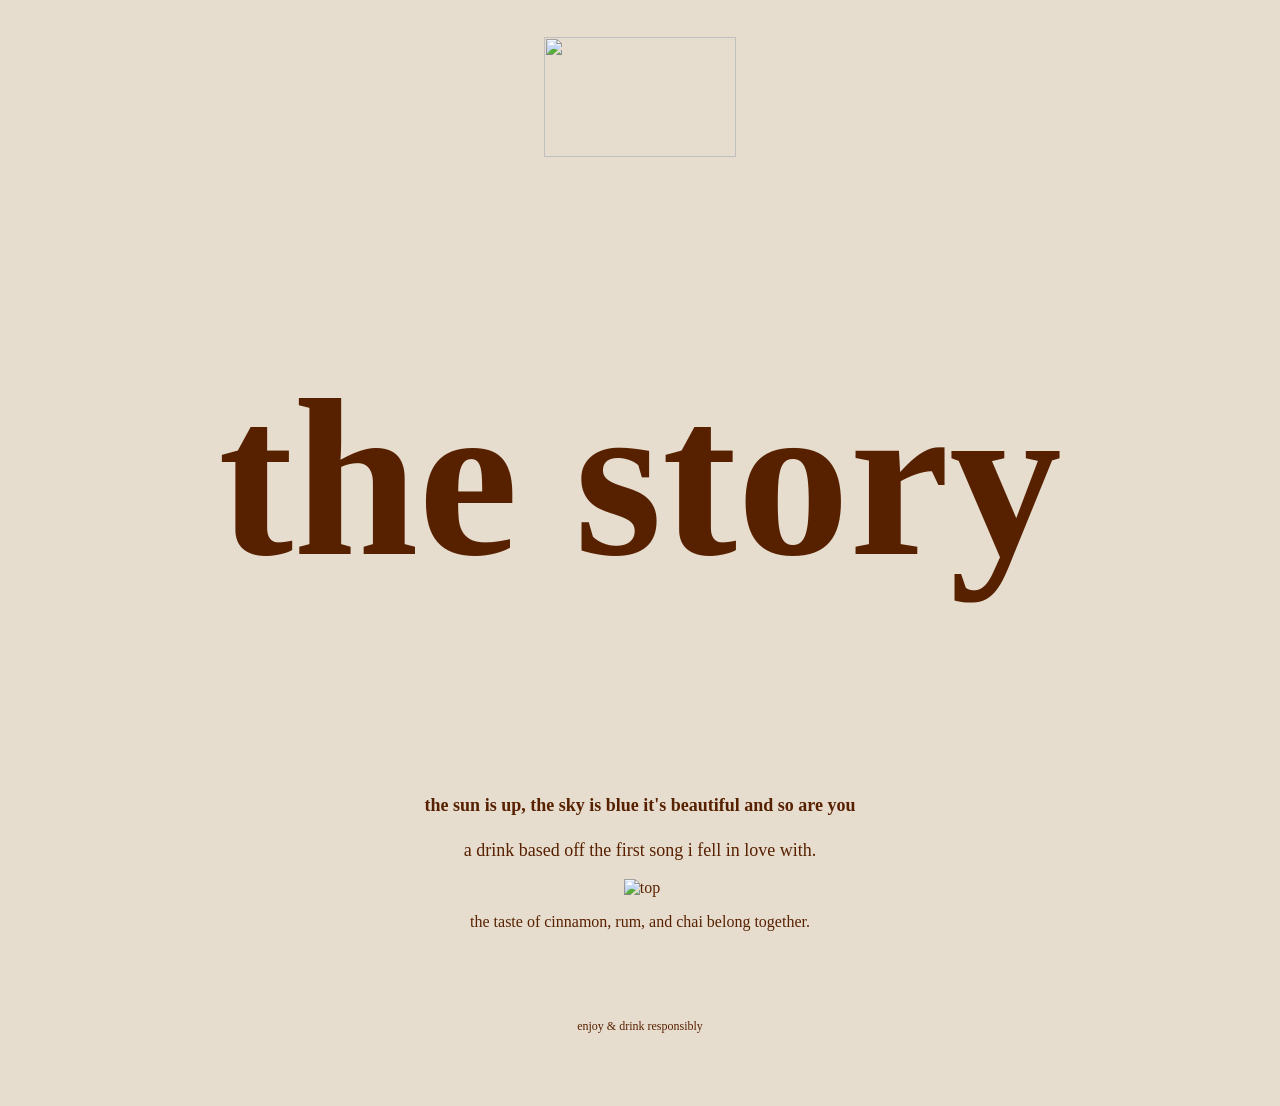
==== history.html @ 44281afe "Add files via upload" ====
<!DOCTYPE html>
<html lang="en">
<head>
  <meta charset="UTF-8">
  <title>Recipe | dear prudence</title>
  <link rel="stylesheet" href="styles.css">
</head>

<body>
    <header class="logo">
    <ul class="nav-links"></ul>
  <section class="hero">
      <a href="index.html"><img src="dear martini logo.png" style="width:2in; height:1.25in;"></a></img>
    </ul>
</logo>
</section>

<main>
  <nav>
  <section class="header">
 <h2>the story</h2>
</section>

  <section class="subhead">
    <h4>the sun is up, the sky is blue it's beautiful and so are you</h3>
      <p>a drink based off the first song i fell in love with.</h4>
    </ul>
</section>

   <img class="hero"></img>
     <img src="top.png" alt="top" style="width:4cm; height:4cm;">
    </img> 

  <section class="steps"></section>
    <div class="step">
      <p>the taste of cinnamon, rum, and chai belong together.</p>
    </div>

     <audio autoplay loop hidden>
  <source src="Dear Prudence-The Beatles.mp4" type="audio/mpeg">
</audio>

  
    </div>
  </section>

</main>



<footer>
    <h> enjoy & drink responsibly </h>
</footer>

</body>
</html>
---- styles.css ----
body {
  margin: 0;
  font-family: 'george', serif;
  background-color: #f4f1ea;
  color: #7c5959;
  text-align: center;
  background-color: #e7ddcf;
}

.site-header {
    font-size: 40px;
    text-decoration:none;
    color: #572100; 
    justify-content: center;
}
.link {
    font-size: 40px;
    text-decoration:none;
    color: #572100; 
    justify-content: center;
}

.logo {
    text-decoration: none;
    color: #572100; 
    justify-content: center;
}

.divider {
  width: 60%;
  margin: 1rem auto;
  border-top: 1px solid #b8b2a6;
}

.nav-links {
  color: inherit;
  font-size:14pt;
  font-style: italic;
  text-decoration: none;
  list-style: none;
  display: flex;
  justify-content: center;
  gap: 3rem;
  padding: 0;
  word-spacing: 1cm;
}

.nav-links a {
  text-decoration: none;
  color: #572100;
  font-size: 0.95rem;
  letter-spacing: 0.5px;
}

.nav-links a:hover {
  border-bottom: 1px solid #1c7c5c1c;
}

.hero img {
  background-size: cover;
  max-width: 600px;
  width: 100%;
  height: auto;
  justify-content: center; 
}

.header {
font-size: 150px;
justify-content: center; 

}

.subhead { 
font-size: 18px;
justify-content: center; 
list-style-type: none;
}

.tagline {
    font-size: 18px;
    color: #75360d;
    font-style: italic;
    margin-top: 50px;
    margin-bottom: 40px;
    text-align: center;
}

.home-sections {
  max-width: 800px;
  margin: 3rem auto;
  display: grid;
  gap: 3rem;
}
.ingredients {
 font-size: 14px;
 color: #75360d;
 text-align:justify;
 justify-content: center;
}

.section-block h2 {
  font-weight: normal;
  margin-bottom: 0.5rem;
}

.section-block a {
  text-decoration: none;
  color: #1c1c1c;
  font-size: 0.9rem;
  letter-spacing: 0.5px;
}

.section-block a:hover {
  text-decoration: underline;
}

.steps {
    justify-content: center; 
    color: #886161;
    font-size: 0.9rem;
    margin-left: 15px;
    margin-right: 15px;
    list-style-type:none
}

footer {
  padding: 8cqb 1rem;
  font-size: 12px;
  color: #572100;
  text-align: center;
}

/* Responsive */

@media (max-width: 768px) {
  .nav-links
    flex-direction: column;
  }
  .divider {
    width: 80%;
}
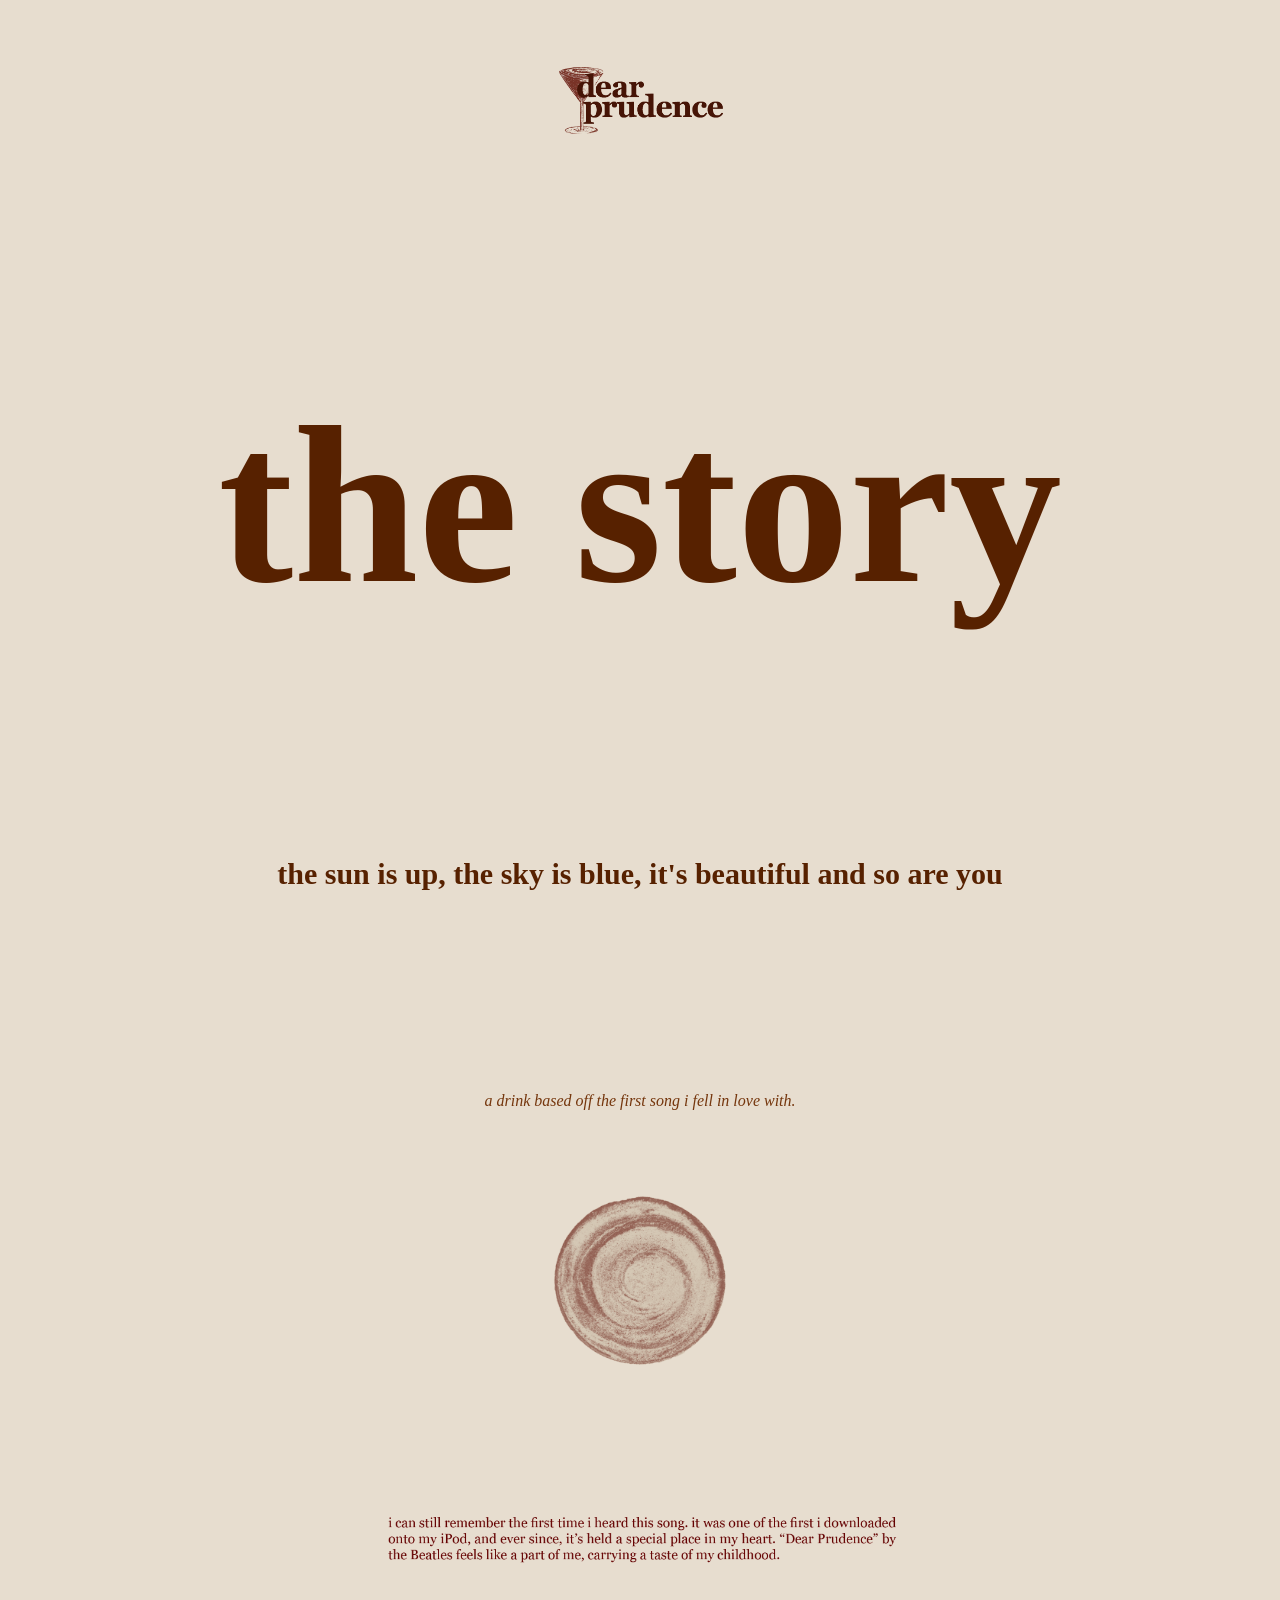
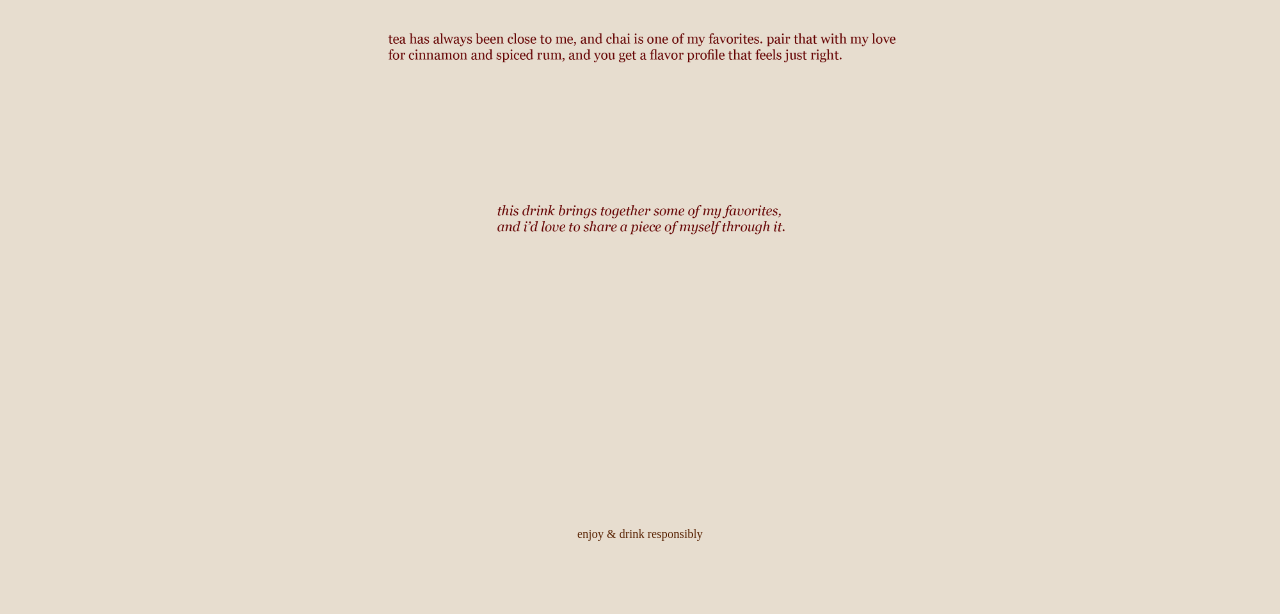
==== commit 36511fcb: "Add files via upload" ====
--- a/history.html
+++ b/history.html
@@ -16,25 +16,35 @@
 </section>
 
 <main>
-  <nav>
-  <section class="header">
- <h2>the story</h2>
+ <section class="header">
+    <h1>the story</h2>
+    </section>
+
+  <section class="subhead">
+    <h4>the sun is up, the sky is blue, it's beautiful and so are you <br>
 </section>
 
-  <section class="subhead">
-    <h4>the sun is up, the sky is blue it's beautiful and so are you</h3>
-      <p>a drink based off the first song i fell in love with.</h4>
+    </h3>
+     <section class="tagline">
+      <p><br><br><br><br><br><br><br><br>a drink based off the first song i fell in love with.</p>
+</section>
     </ul>
 </section>
 
-   <img class="hero"></img>
-     <img src="top.png" alt="top" style="width:4cm; height:4cm;">
+   <img class="hero"></img> <br><br>
+     <img src="top.png" alt="top" style="width:5cm; height:5cm;"><br><br><br><br><br><br>
+    </img> 
+<img class="hero"></img>
+     <img src="story.png" style="width:6in; height:4in;"><br><br><br><br><br><br>
     </img> 
 
-  <section class="steps"></section>
-    <div class="step">
-      <p>the taste of cinnamon, rum, and chai belong together.</p>
-    </div>
+
+<br>
+<br>
+<br>
+<br>
+<br>
+<br>
 
      <audio autoplay loop hidden>
   <source src="Dear Prudence-The Beatles.mp4" type="audio/mpeg">
--- a/styles.css
+++ b/styles.css
@@ -55,7 +55,16 @@
 .nav-links a:hover {
   border-bottom: 1px solid #1c7c5c1c;
 }
+.story{
+    justify-content: center;
+    text-align: left;
+    color: #5f3c3c;
+    font-size: 20px;
+    margin-left: 15px;
+    margin-right: 15px;
+    list-style-type:none
 
+}
 .hero img {
   background-size: cover;
   max-width: 600px;
@@ -67,17 +76,19 @@
 .header {
 font-size: 150px;
 justify-content: center; 
+line-height: 1.4;
 
 }
 
 .subhead { 
-font-size: 18px;
+font-size: 30px;
 justify-content: center; 
 list-style-type: none;
+line-height: 1.6;
 }
 
 .tagline {
-    font-size: 18px;
+    font-size: 16px;
     color: #75360d;
     font-style: italic;
     margin-top: 50px;
